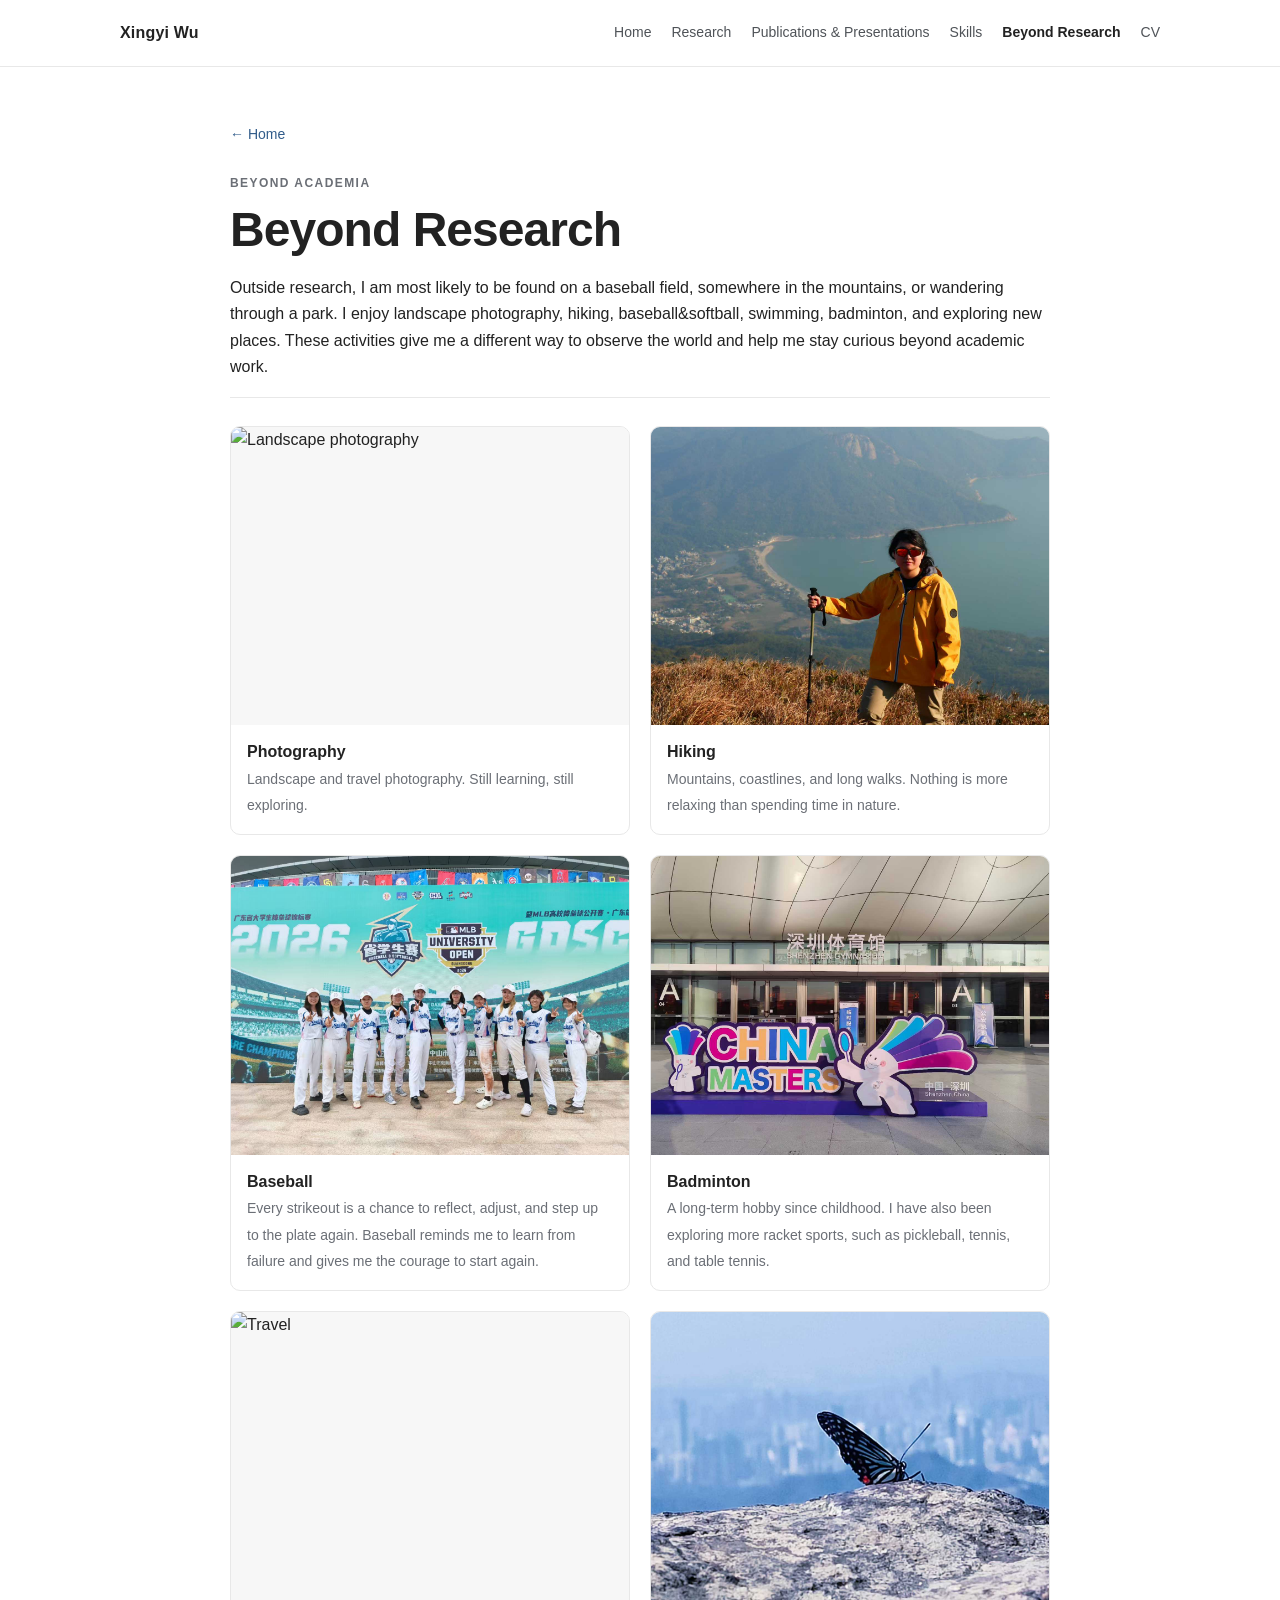
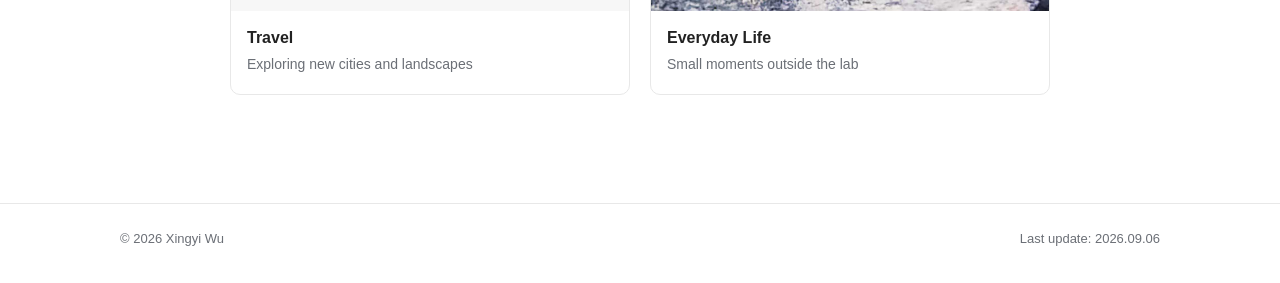
==== beyond.html @ c7243451 "Initial academic website" ====
<!doctype html>
<html lang="en">

<head>
  <meta charset="utf-8">
  <meta name="viewport" content="width=device-width, initial-scale=1">
  <meta name="description"
    content="Xingyi Wu — atmospheric remote sensing, satellite atmospheric composition, and atmospheric chemistry.">
  <title>Beyond Research | Xingyi Wu</title>
  <link rel="stylesheet" href="style.css">
</head>

<body>
  <header class="site-header">
    <div class="wrap nav-wrap">
      <a class="brand" href="index.html">Xingyi Wu</a>
      <nav class="nav" aria-label="Primary navigation">
        <a href="index.html">Home</a>
        <a href="research.html">Research</a>
        <a href="outputs.html">Publications &amp; Presentations</a>
        <a href="skills.html">Skills</a>
        <a href="beyond.html" class="active">Beyond Research</a>
        <a href="Xingyi_Wu_CV.pdf" target="_blank" rel="noopener">CV</a>
      </nav>
    </div>
  </header>

  <main class="page">
    <div class="wrap content">
      <a class="back-home" href="index.html">← Home</a>
      <p class="eyebrow">Beyond academia</p>
      <h1 class="page-title">Beyond Research</h1>
      <p>
        Outside research, I am most likely to be found on a baseball field, somewhere in the mountains, or wandering
        through a park. I enjoy landscape photography, hiking, baseball&softball, swimming, badminton, and exploring
        new places.
        These activities give me a different way to observe the world and help me stay curious beyond academic work.
      </p>

      <section class="section">
        <div class="life-grid">
          <figure class="life-card">
            <img src="life1.jpg" alt="Landscape photography">
            <figcaption><strong>Photography</strong><br><span>Landscape and travel photography. Still learning, still
                exploring.</span></figcaption>
          </figure>
          <figure class="life-card">
            <img src="life2.jpg" alt="Hiking">
            <figcaption><strong>Hiking</strong><br><span>Mountains, coastlines, and long walks. Nothing is more relaxing
                than spending time in nature.</span></figcaption>
          </figure>
          <figure class="life-card">
            <img src="life3.jpg" alt="Baseball&Softball">
            <figcaption><strong>Baseball</strong><br><span>Every strikeout is a chance to reflect, adjust, and step up
                to the plate again. Baseball reminds me to learn from failure and gives me the courage to start
                again.</span></figcaption>
          </figure>
          <figure class="life-card">
            <img src="life4.jpg" alt="Badminton">
            <figcaption><strong>Badminton</strong><br><span>A long-term hobby since childhood. I have also been
                exploring more racket sports, such as pickleball, tennis, and table tennis.</span></figcaption>
          </figure>
          <figure class="life-card">
            <img src="life5.jpg" alt="Travel">
            <figcaption><strong>Travel</strong><br><span>Exploring new cities and landscapes</span>
            </figcaption>
          </figure>
          <figure class="life-card">
            <img src="life6.jpg" alt="Everyday life">
            <figcaption><strong>Everyday Life</strong><br><span>Small moments outside the lab</span></figcaption>
          </figure>
        </div>
      </section>
    </div>
  </main>

  <footer>
    <div class="wrap footer-inner">
      <span>© 2026 Xingyi Wu</span>
      <span>Last update: 2026.09.06</span>
    </div>
  </footer>
</body>

</html>
---- style.css ----
:root {
  --text: #222222;
  --muted: #6b6f76;
  --line: #e8e8e8;
  --soft: #f7f7f7;
  --accent: #315c8a;
  --max: 1040px;
}

* {
  box-sizing: border-box;
}

html {
  scroll-behavior: smooth;
}

body {
  margin: 0;
  font-family: Arial, Helvetica, sans-serif;
  color: var(--text);
  background: #ffffff;
  line-height: 1.65;
}

a {
  color: var(--accent);
  text-decoration: none;
}

a:hover {
  text-decoration: underline;
}

.site-header {
  position: sticky;
  top: 0;
  z-index: 20;
  background: rgba(255, 255, 255, .96);
  border-bottom: 1px solid var(--line);
  backdrop-filter: blur(8px);
}

.wrap {
  width: min(var(--max), calc(100% - 40px));
  margin: 0 auto;
}

.nav-wrap {
  min-height: 66px;
  display: flex;
  align-items: center;
  justify-content: space-between;
  gap: 24px;
}

.brand {
  color: var(--text);
  font-weight: 700;
  letter-spacing: .2px;
}

.nav {
  display: flex;
  flex-wrap: wrap;
  gap: 20px;
  font-size: 14px;
}

.nav a {
  color: #4f5358;
}

.nav a.active {
  color: var(--text);
  font-weight: 700;
}

.page {
  padding: 54px 0 80px;
}

.hero {
  display: grid;
  grid-template-columns: 260px 1fr;
  gap: 64px;
  align-items: start;
}

.profile-card {
  position: sticky;
  top: 100px;
}

.avatar {
  width: 170px;
  height: 170px;
  border-radius: 50%;
  object-fit: cover;
  background: #eef2f6;
  display: grid;
  place-items: center;
  font-size: 40px;
  font-weight: 700;
  color: #52606d;
  margin-bottom: 22px;
}

.profile-card h1 {
  margin: 0 0 4px;
  font-size: 28px;
}

.role,
.affiliation {
  margin: 4px 0;
  color: var(--muted);
  font-size: 14px;
}

.profile-links {
  margin-top: 18px;
  display: flex;
  flex-direction: column;
  align-items: flex-start;
  gap: 6px;
  font-size: 14px;
}

.eyebrow {
  margin: 0 0 8px;
  color: var(--muted);
  text-transform: uppercase;
  letter-spacing: .12em;
  font-size: 12px;
  font-weight: 700;
}

.hero-copy h2,
.page-title {
  margin: 0 0 18px;
  font-size: clamp(32px, 4vw, 48px);
  line-height: 1.15;
  letter-spacing: -0.02em;
}

.hero-copy p {
  font-size: 18px;
  max-width: 760px;
}

.callout {
  margin: 30px 0;
  padding: 22px 24px;
  background: var(--soft);
  border-left: 4px solid var(--accent);
  border-radius: 4px;
}

.pages-block {
  margin-top: 42px;
}

.pages-block h2,
.section-title {
  font-size: 26px;
  margin: 0 0 18px;
}

.page-links {
  display: grid;
  grid-template-columns: repeat(2, minmax(0, 1fr));
  gap: 12px;
}

.page-link {
  display: block;
  padding: 18px 20px;
  border: 1px solid var(--line);
  border-radius: 8px;
  color: var(--text);
  background: #fff;
}

.page-link:hover {
  text-decoration: none;
  border-color: #cfd6df;
  background: #fbfbfb;
}

.page-link strong {
  display: block;
  margin-bottom: 3px;
}

.page-link span {
  color: var(--muted);
  font-size: 14px;
}

.stats {
  display: grid;
  grid-template-columns: repeat(3, minmax(0, 1fr));
  gap: 14px;
  margin: 34px 0 10px;
}

.stat {
  border-top: 2px solid var(--text);
  padding-top: 12px;
}

.stat strong {
  display: block;
  font-size: 22px;
}

.stat span {
  color: var(--muted);
  font-size: 14px;
}

.content {
  max-width: 820px;
}

.section {
  padding: 28px 0;
  border-top: 1px solid var(--line);
}

.cards {
  display: grid;
  gap: 18px;
}

.card {
  padding: 22px 24px;
  border: 1px solid var(--line);
  border-radius: 8px;
  background: #fff;
}

.card h3 {
  margin: 6px 0 8px;
  font-size: 20px;
}

.tag {
  color: var(--muted);
  font-size: 12px;
  text-transform: uppercase;
  letter-spacing: .08em;
  font-weight: 700;
}

.pub-list,
.timeline {
  padding-left: 0;
  list-style: none;
}

.pub-list li {
  padding: 18px 0;
  border-bottom: 1px solid var(--line);
}

.status {
  color: var(--muted);
  font-style: italic;
}

.timeline-item {
  display: grid;
  grid-template-columns: 150px 1fr;
  gap: 28px;
  padding: 17px 0;
  border-bottom: 1px solid var(--line);
  align-items: start;
}

.timeline-item>span {
  color: var(--muted);
  font-weight: 700;
  line-height: 1.5;
}

.timeline-item>p {
  margin: 0;
}

.skills-grid {
  display: grid;
  grid-template-columns: repeat(2, minmax(0, 1fr));
  gap: 16px;
}

.skill {
  padding: 18px;
  background: var(--soft);
  border-radius: 8px;
}

.skill h3 {
  margin-top: 0;
}

.back-home {
  display: inline-block;
  margin-bottom: 28px;
  font-size: 14px;
}

footer {
  border-top: 1px solid var(--line);
  padding: 24px 0 34px;
  color: var(--muted);
  font-size: 13px;
}

.footer-inner {
  display: flex;
  justify-content: space-between;
  flex-wrap: wrap;
  gap: 10px 24px;
}

@media (max-width: 760px) {
  .nav-wrap {
    align-items: flex-start;
    padding: 16px 0;
  }

  .nav {
    gap: 12px;
  }

  .hero {
    grid-template-columns: 1fr;
    gap: 30px;
  }

  .profile-card {
    position: static;
  }

  .page-links,
  .stats,
  .skills-grid {
    grid-template-columns: 1fr;
  }

  .hero-copy p {
    font-size: 16px;
  }
}


.life-grid {
  display: grid;
  grid-template-columns: repeat(2, minmax(0, 1fr));
  gap: 20px;
}

.life-card {
  margin: 0;
  border: 1px solid var(--line);
  border-radius: 10px;
  overflow: hidden;
  background: #fff;
}

.life-card img {
  width: 100%;
  aspect-ratio: 4 / 3;
  object-fit: cover;
  display: block;
  background: var(--soft);
}

.life-card figcaption {
  padding: 14px 16px 16px;
}

.life-card figcaption span {
  color: var(--muted);
  font-size: 14px;
}

@media (max-width: 760px) {
  .life-grid {
    grid-template-columns: 1fr;
  }
}


.sidebar-pages {
  margin-top: 26px;
  padding-top: 18px;
  border-top: 1px solid var(--line);
  display: flex;
  flex-direction: column;
  align-items: flex-start;
  gap: 7px;
  font-size: 14px;
}

.sidebar-pages .eyebrow {
  margin-bottom: 2px;
}

.sidebar-pages a {
  color: #4f5358;
}

.sidebar-pages a:hover {
  color: var(--text);
}

.research-highlights {
  margin-top: 46px;
}

.highlight-grid {
  display: grid;
  grid-template-columns: repeat(3, minmax(0, 1fr));
  gap: 16px;
}

.highlight-card {
  display: block;
  color: var(--text);
  border: 1px solid var(--line);
  border-radius: 10px;
  overflow: hidden;
  background: #fff;
  transition: transform .15s ease, border-color .15s ease;
}

.highlight-card:hover {
  text-decoration: none;
  transform: translateY(-2px);
  border-color: #cfd6df;
}

.highlight-card img {
  width: 100%;
  aspect-ratio: 4 / 3;
  object-fit: cover;
  display: block;
  background: var(--soft);
}

.highlight-caption {
  padding: 14px 15px 16px;
}

.highlight-caption strong {
  display: block;
  margin-bottom: 4px;
  font-size: 16px;
}

.highlight-caption span {
  display: block;
  color: var(--muted);
  font-size: 13px;
  line-height: 1.5;
}

@media (max-width: 900px) {
  .highlight-grid {
    grid-template-columns: 1fr;
  }
}

.presentation-year {
  margin: 24px 0 8px;
  color: var(--muted);
  font-size: 15px;
}

.presentation-item {
  padding: 18px 0;
  border-bottom: 1px solid var(--line);
}

.presentation-item>strong {
  font-size: 17px;
}

.presentation-item p {
  margin: 6px 0 0;
}

.highlight-intro {
  max-width: 760px;
  margin: 8px 0 24px;
  font-size: 16px;
  line-height: 1.7;
  color: var(--muted);
}

.highlight-subtitle {
  margin-top: 64px;
  margin-bottom: 12px;
}

/* Research figures */
.research-figure {
  width: 100%;
  margin-top: 20px;
  text-align: center;
}

.research-figure img {
  display: block;
  width: auto;
  max-width: 100%;
  max-height: 420px;
  height: auto;
  margin: 0 auto;
  object-fit: contain;
}
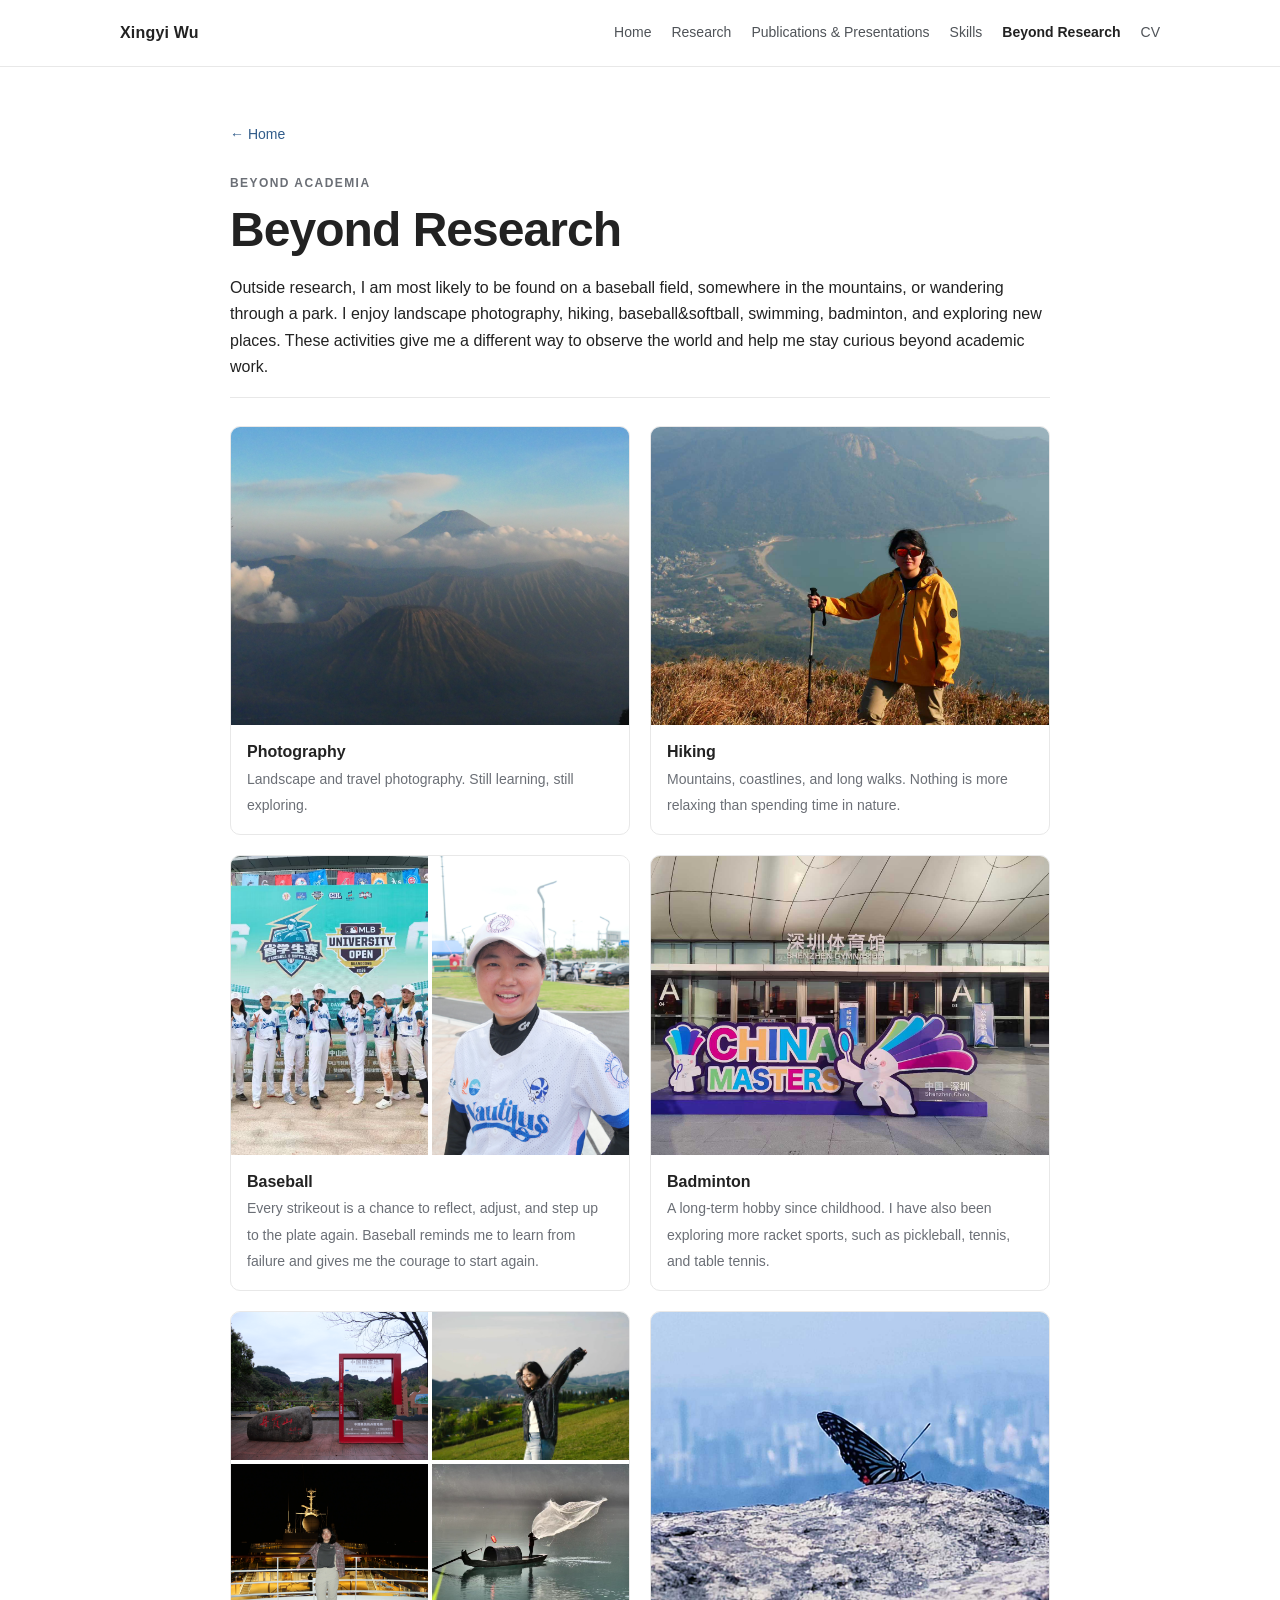
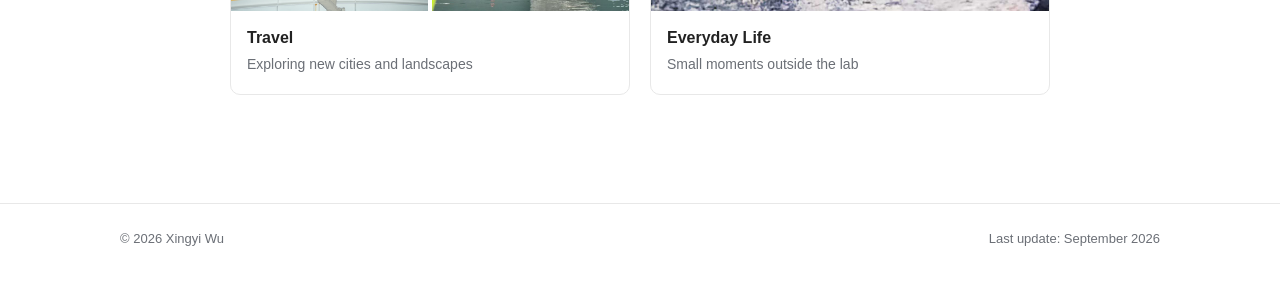
==== commit 4559b91f: "Update academic website 260927" ====
--- a/beyond.html
+++ b/beyond.html
@@ -50,7 +50,10 @@
                 than spending time in nature.</span></figcaption>
           </figure>
           <figure class="life-card">
-            <img src="life3.jpg" alt="Baseball&Softball">
+            <div class="baseball-photos">
+              <img src="life3.jpg" alt="Playing baseball">
+              <img src="life3-2.jpg" alt="Baseball team photo">
+            </div>
             <figcaption><strong>Baseball</strong><br><span>Every strikeout is a chance to reflect, adjust, and step up
                 to the plate again. Baseball reminds me to learn from failure and gives me the courage to start
                 again.</span></figcaption>
@@ -61,7 +64,12 @@
                 exploring more racket sports, such as pickleball, tennis, and table tennis.</span></figcaption>
           </figure>
           <figure class="life-card">
-            <img src="life5.jpg" alt="Travel">
+            <div class="travel-photos">
+              <img src="life5.jpg" alt="Travel photo 1">
+              <img src="life5-2.jpg" alt="Travel photo 2">
+              <img src="life5-3.jpg" alt="Travel photo 3">
+              <img src="life5-4.jpg" alt="Travel photo 4">
+            </div>
             <figcaption><strong>Travel</strong><br><span>Exploring new cities and landscapes</span>
             </figcaption>
           </figure>
@@ -77,7 +85,7 @@
   <footer>
     <div class="wrap footer-inner">
       <span>© 2026 Xingyi Wu</span>
-      <span>Last update: 2026.09.06</span>
+      <span>Last update: September 2026</span>
     </div>
   </footer>
 </body>
--- a/style.css
+++ b/style.css
@@ -136,6 +136,8 @@
   font-weight: 700;
 }
 
+
+
 .hero-copy h2,
 .page-title {
   margin: 0 0 18px;
@@ -155,6 +157,12 @@
   background: var(--soft);
   border-left: 4px solid var(--accent);
   border-radius: 4px;
+  font-size: 18px;
+}
+
+.callout-last {
+  margin: 16px 0 0;
+  font-size: 8px;
 }
 
 .pages-block {
@@ -229,6 +237,10 @@
   border-top: 1px solid var(--line);
 }
 
+.presentations-section {
+  border-top: none;
+}
+
 .cards {
   display: grid;
   gap: 18px;
@@ -261,13 +273,22 @@
 }
 
 .pub-list li {
-  padding: 18px 0;
+  padding: 16px 0;
+  /* 每条文献上下的间距，原来是 18px */
+  margin: 0;
+  line-height: 1.25;
+  /* 同一条文献内部的行距 */
   border-bottom: 1px solid var(--line);
 }
 
+.pub-list>li:last-child {
+  border-bottom: 0;
+}
+
 .status {
   color: var(--muted);
   font-style: italic;
+  text-decoration: underline;
 }
 
 .timeline-item {
@@ -475,14 +496,24 @@
 }
 
 .presentation-year {
-  margin: 24px 0 8px;
-  color: var(--muted);
-  font-size: 15px;
+  margin: 8px 0 4px;
+  color: var(--muted);
+  font-size: 19px;
 }
 
 .presentation-item {
-  padding: 18px 0;
+  padding: 16px 0;
+  margin: 0;
+  line-height: 1.25;
   border-bottom: 1px solid var(--line);
+}
+
+.presentation-item p {
+  margin: 0;
+}
+
+.presentation-item:last-child {
+  border-bottom: none;
 }
 
 .presentation-item>strong {
@@ -521,4 +552,58 @@
   height: auto;
   margin: 0 auto;
   object-fit: contain;
+}
+
+.presentation-heading {
+  display: flex;
+  align-items: baseline;
+  width: 100%;
+  gap: 24px;
+}
+
+.presentation-heading>strong {
+  flex: 0 1 auto;
+}
+
+.presentation-date {
+  margin-left: auto;
+  flex-shrink: 0;
+  font-size: 15px;
+  font-weight: 400;
+  color: var(--muted);
+  text-align: right;
+  white-space: nowrap;
+}
+
+.baseball-photos {
+  display: grid;
+  grid-template-columns: 1fr 1fr;
+  gap: 4px;
+  aspect-ratio: 4 / 3;
+  overflow: hidden;
+}
+
+.life-card .baseball-photos img {
+  width: 100%;
+  height: 100%;
+  min-height: 0;
+  aspect-ratio: auto;
+  object-fit: cover;
+}
+
+.travel-photos {
+  display: grid;
+  grid-template-columns: repeat(2, minmax(0, 1fr));
+  grid-template-rows: repeat(2, minmax(0, 1fr));
+  gap: 4px;
+  aspect-ratio: 4 / 3;
+  overflow: hidden;
+}
+
+.life-card .travel-photos img {
+  width: 100%;
+  height: 100%;
+  min-height: 0;
+  aspect-ratio: auto;
+  object-fit: cover;
 }
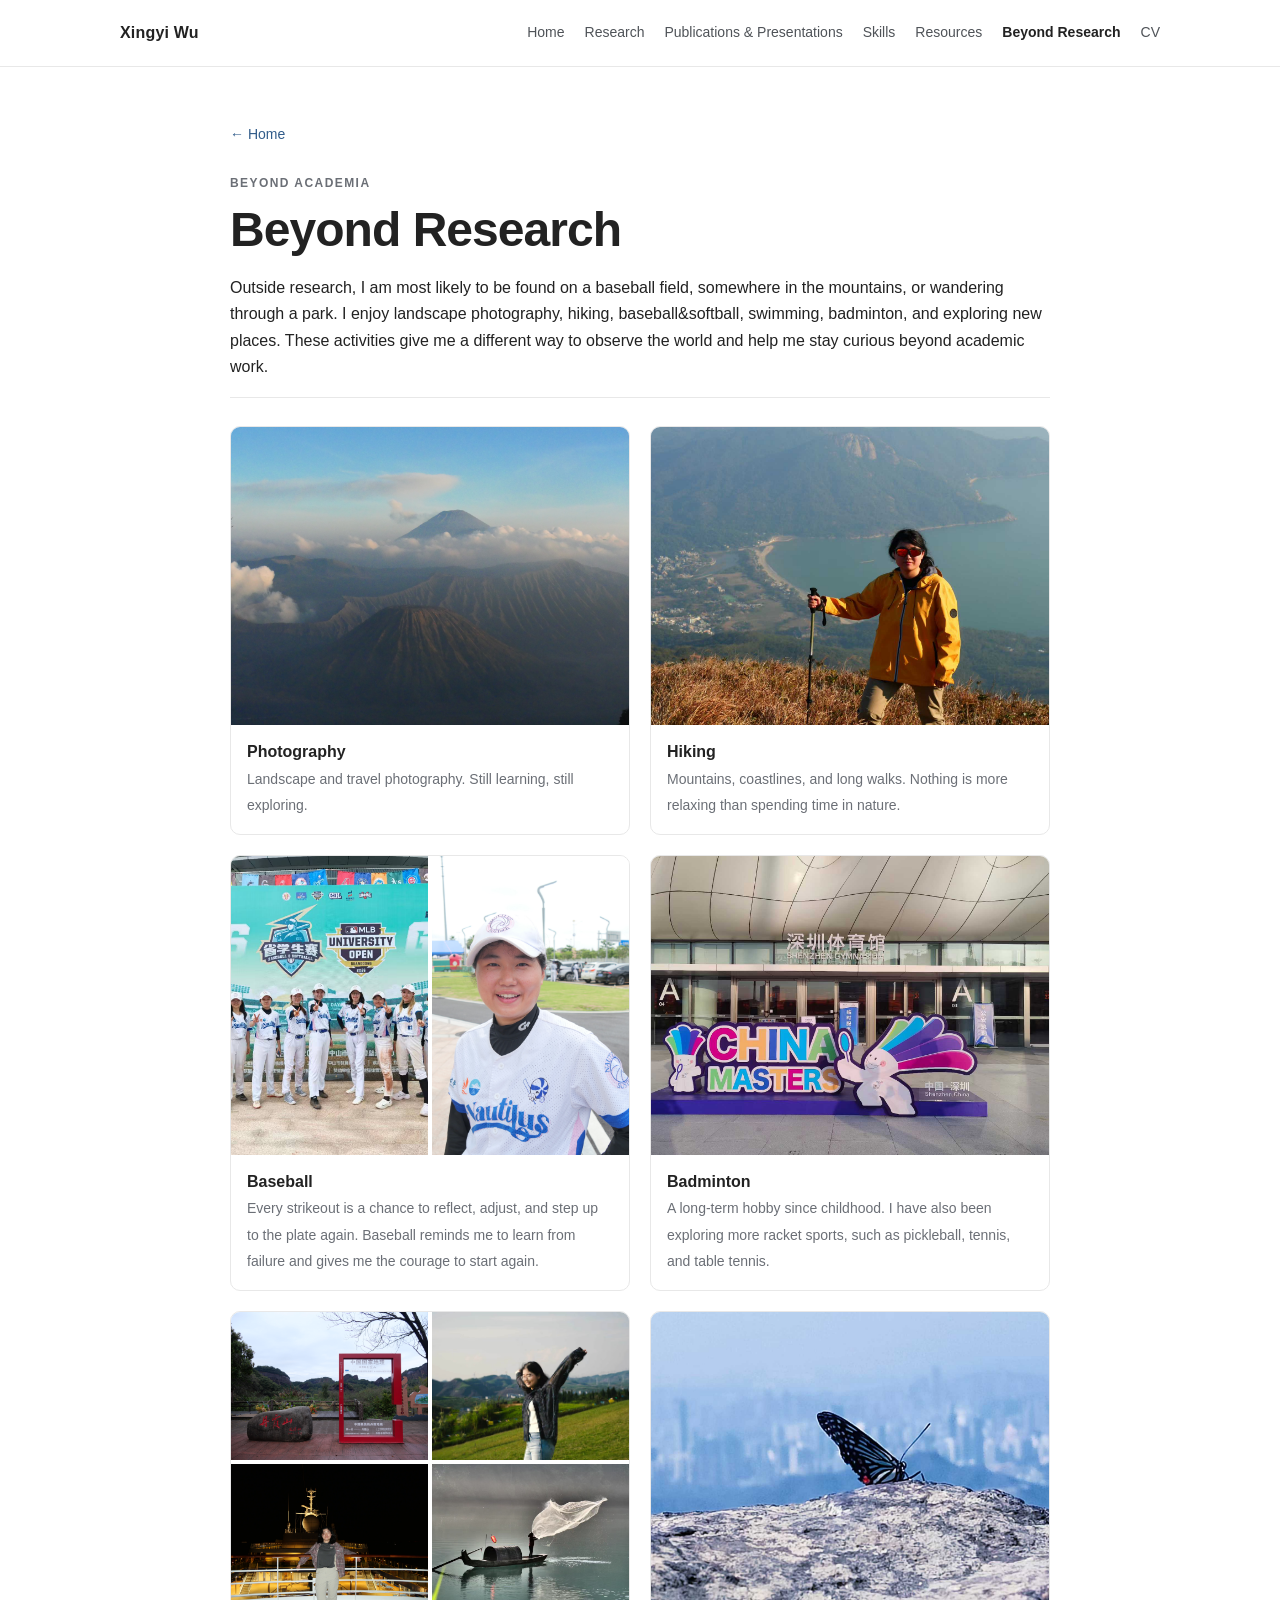
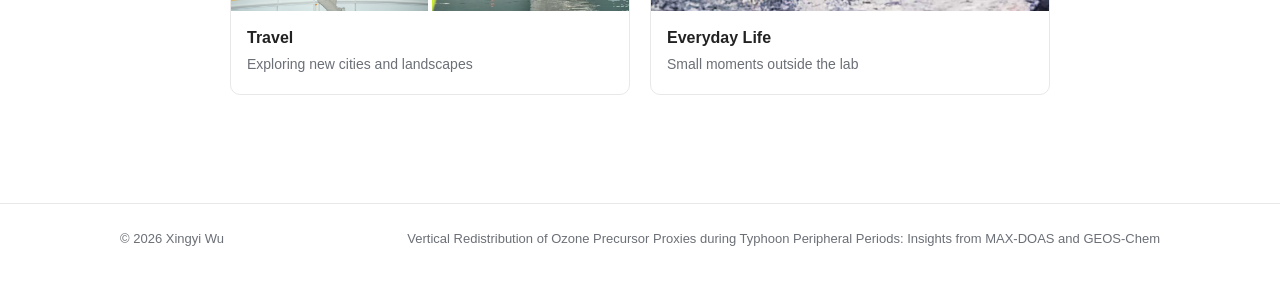
==== commit 368acf9d: "Update academic website ==Resources" ====
--- a/beyond.html
+++ b/beyond.html
@@ -19,8 +19,9 @@
         <a href="research.html">Research</a>
         <a href="outputs.html">Publications &amp; Presentations</a>
         <a href="skills.html">Skills</a>
+        <a href="resources.html">Resources</a>
         <a href="beyond.html" class="active">Beyond Research</a>
-        <a href="Xingyi_Wu_CV.pdf" target="_blank" rel="noopener">CV</a>
+        <a href="Xingyi_Wu_CV.pdf?v=20261004" target="_blank" rel="noopener">CV</a>
       </nav>
     </div>
   </header>
@@ -85,7 +86,8 @@
   <footer>
     <div class="wrap footer-inner">
       <span>© 2026 Xingyi Wu</span>
-      <span>Last update: September 2026</span>
+      <span>Vertical Redistribution of Ozone Precursor Proxies during Typhoon Peripheral Periods: Insights from MAX-DOAS
+        and GEOS-Chem</span>
     </div>
   </footer>
 </body>
--- a/style.css
+++ b/style.css
@@ -161,7 +161,7 @@
 }
 
 .callout-last {
-  margin: 16px 0 0;
+  margin: 2px 0 0;
   font-size: 8px;
 }
 
@@ -606,4 +606,163 @@
   min-height: 0;
   aspect-ratio: auto;
   object-fit: cover;
+}
+
+.presentations-section sup {
+  font-size: 0.3em;
+}
+
+/* Resources */
+.resources-intro,
+.section-description,
+.empty-share {
+  color: var(--muted);
+}
+
+.resources-intro {
+  margin: 0 0 36px;
+}
+
+.resources-section .section-title {
+  margin-bottom: 6px;
+}
+
+.section-description {
+  margin: 0 0 24px;
+  font-size: 15px;
+}
+
+.shared-app h3 {
+  margin: 0 0 8px;
+  font-size: 21px;
+  line-height: 1.5;
+}
+
+.app-version {
+  font-size: 14px;
+  color: var(--muted);
+  margin: 0 0 16px;
+}
+
+.gallery-heading {
+  display: flex;
+  align-items: center;
+  justify-content: space-between;
+  margin-top: 26px;
+  font-weight: 700;
+}
+
+.gallery-controls {
+  display: flex;
+  gap: 8px;
+}
+
+.gallery-controls button {
+  width: 36px;
+  height: 36px;
+  border: 1px solid var(--line);
+  border-radius: 50%;
+  background: white;
+  color: var(--accent);
+  cursor: pointer;
+  font-size: 18px;
+}
+
+.gallery-controls button:disabled {
+  opacity: .35;
+  cursor: default;
+}
+
+.gallery-hint {
+  margin: 6px 0 14px;
+  color: var(--muted);
+  font-size: 13px;
+}
+
+.app-gallery {
+  display: flex;
+  gap: 18px;
+  overflow-x: auto;
+  padding: 4px 2px 16px;
+  cursor: grab;
+  touch-action: pan-x pan-y;
+  scrollbar-width: thin;
+  scrollbar-color: #c4d3c5 #f4f6f4;
+}
+
+.app-gallery.is-dragging {
+  cursor: grabbing;
+  user-select: none;
+}
+
+.app-shot {
+  flex: 0 0 210px;
+  margin: 0;
+}
+
+.app-shot img {
+  display: block;
+  width: 100%;
+  aspect-ratio: 9 / 16;
+  object-fit: contain;
+  border-radius: 15px;
+  background: #f2f7f2;
+  user-select: none;
+  -webkit-user-drag: none;
+}
+
+.app-shot figcaption {
+  margin-top: 10px;
+  text-align: center;
+  font-size: 13px;
+  color: var(--muted);
+}
+
+.app-gallery:focus-visible,
+.gallery-controls button:focus-visible {
+  outline: 2px solid var(--accent);
+  outline-offset: 4px;
+}
+
+.empty-share {
+  padding: 18px 20px;
+  margin: 0;
+  background: var(--soft);
+  border-radius: 8px;
+  font-size: 15px;
+}
+
+.download-pending,
+.download-link {
+  display: inline-block;
+  margin-top: 12px;
+  padding: 12px 20px;
+  border-radius: 8px;
+  background: #eef4ee;
+  color: #426247;
+}
+
+.app-features {
+  padding-left: 22px;
+}
+
+@media (max-width: 760px) {
+  .nav-wrap {
+    flex-wrap: wrap;
+    gap: 12px;
+  }
+
+  .app-shot {
+    flex-basis: 185px;
+  }
+
+  .shared-app h3 {
+    font-size: 19px;
+  }
+}
+
+@media (prefers-reduced-motion: reduce) {
+  html {
+    scroll-behavior: auto;
+  }
 }
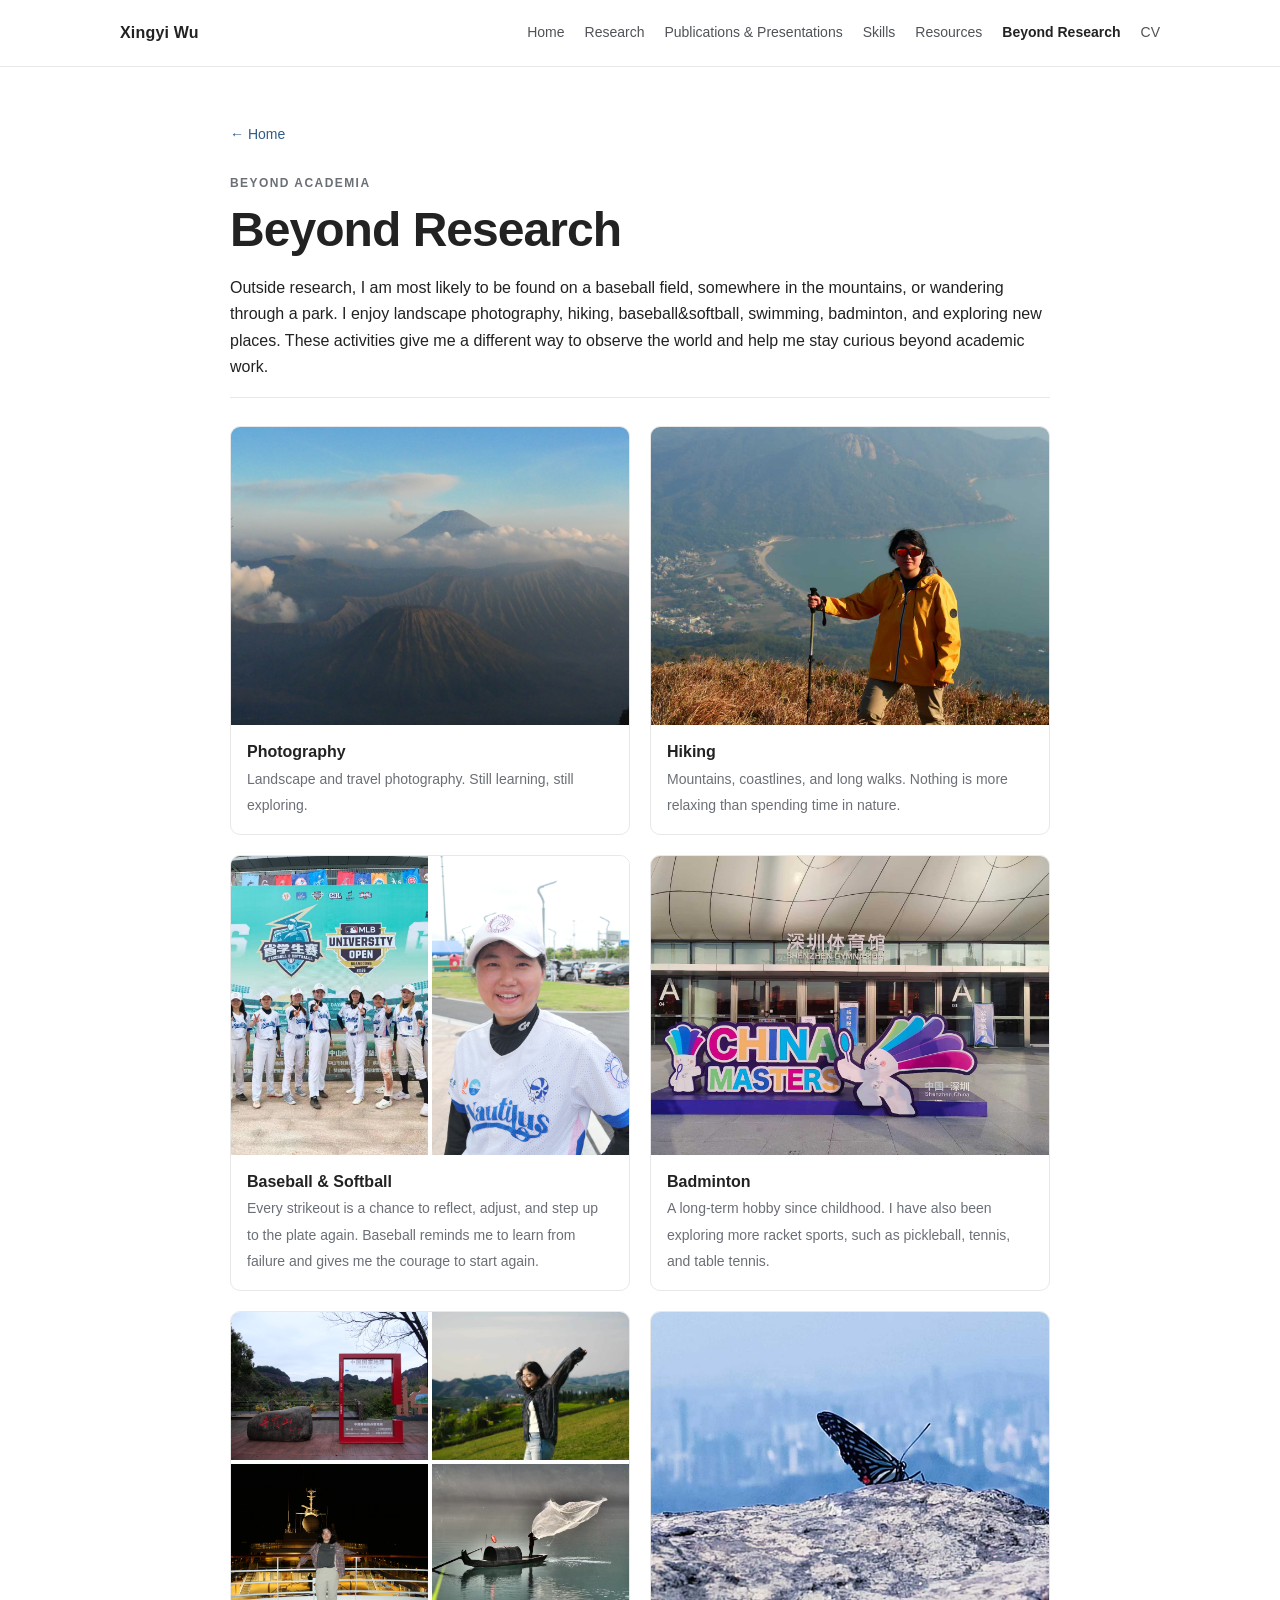
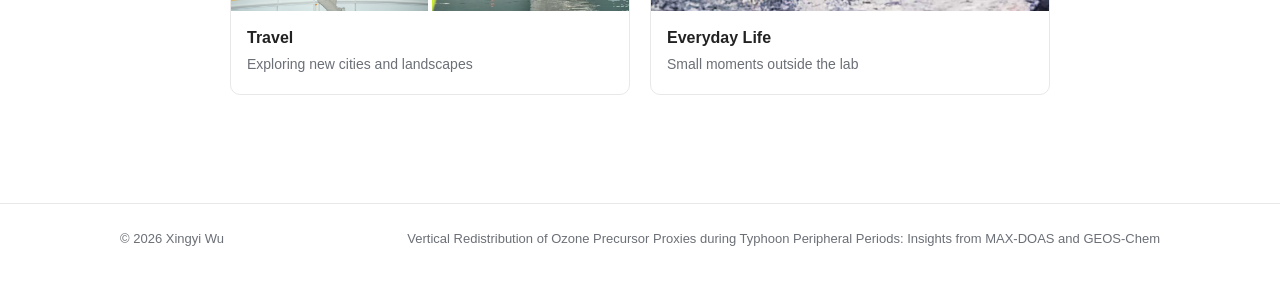
==== commit 5335c696: "Update academic website" ====
--- a/beyond.html
+++ b/beyond.html
@@ -21,7 +21,7 @@
         <a href="skills.html">Skills</a>
         <a href="resources.html">Resources</a>
         <a href="beyond.html" class="active">Beyond Research</a>
-        <a href="Xingyi_Wu_CV.pdf?v=20261004" target="_blank" rel="noopener">CV</a>
+        <a href="Xingyi_Wu_CV.pdf?v=20261013" target="_blank" rel="noopener">CV</a>
       </nav>
     </div>
   </header>
@@ -55,7 +55,8 @@
               <img src="life3.jpg" alt="Playing baseball">
               <img src="life3-2.jpg" alt="Baseball team photo">
             </div>
-            <figcaption><strong>Baseball</strong><br><span>Every strikeout is a chance to reflect, adjust, and step up
+            <figcaption><strong>Baseball & Softball </strong><br><span>Every strikeout is a chance to reflect, adjust,
+                and step up
                 to the plate again. Baseball reminds me to learn from failure and gives me the courage to start
                 again.</span></figcaption>
           </figure>
